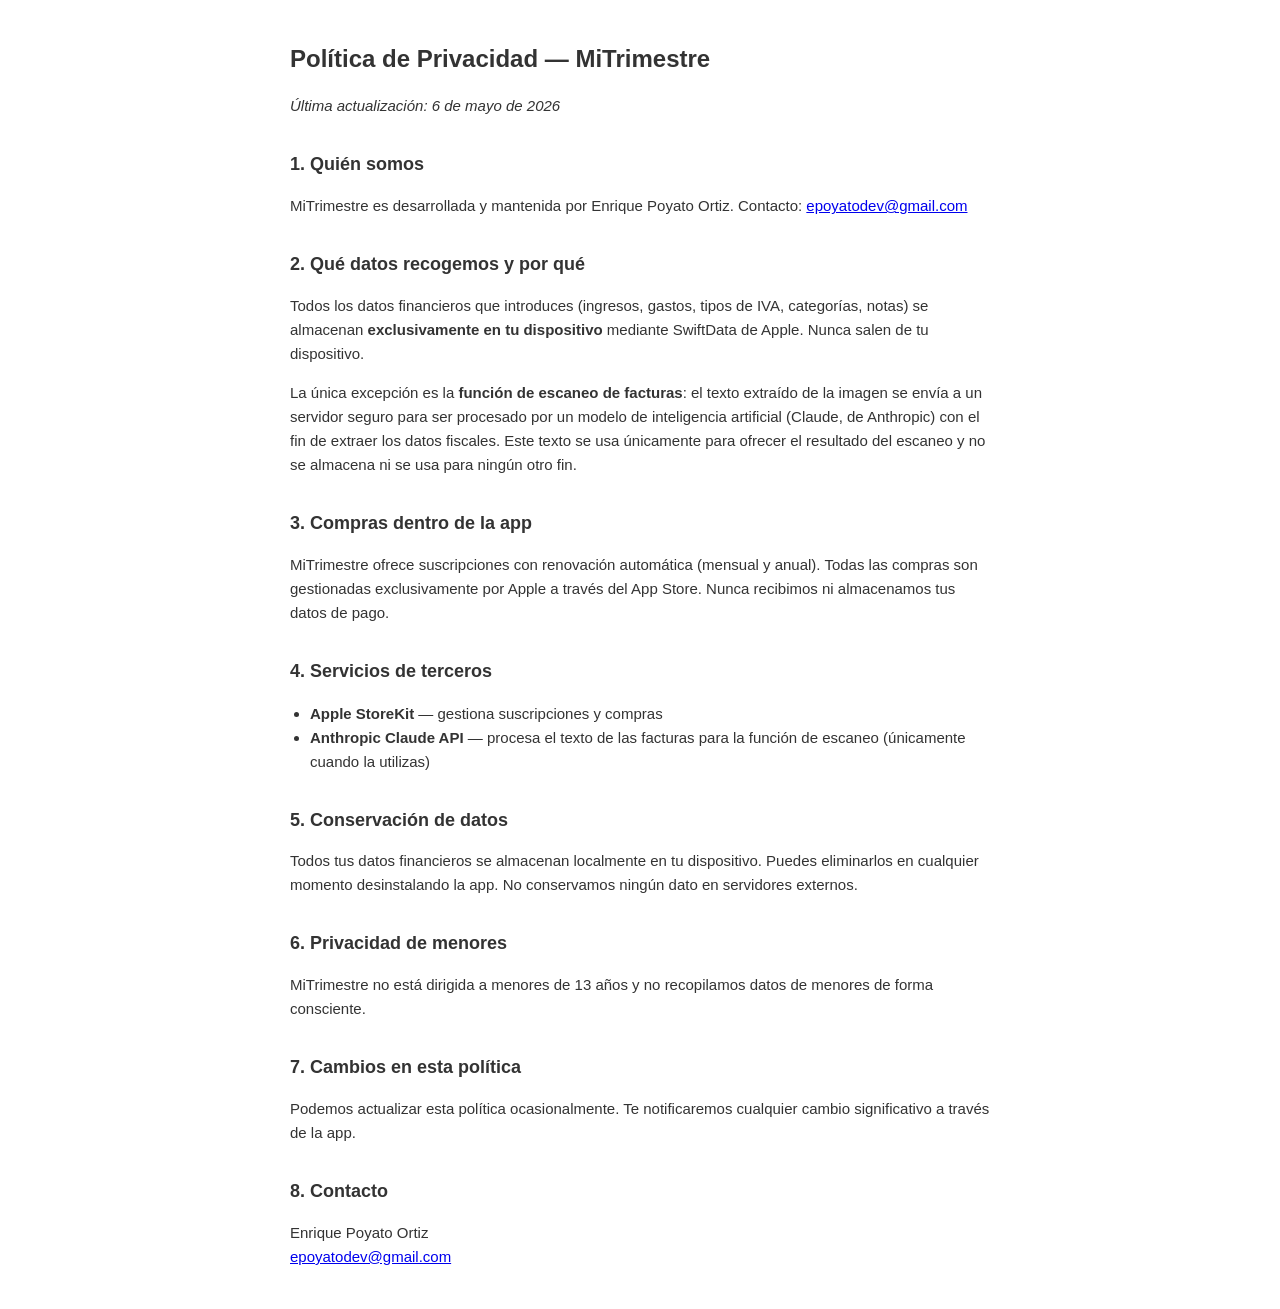
==== privacy.html @ 6a100244 "Create privacy.html" ====
<!DOCTYPE html>                                                                                                                                                                                                    
  <html lang="es">                                                                                                                                                                                                   
  <head>                                                    
      <meta charset="UTF-8">                                                                                                                                                                                         
      <meta name="viewport" content="width=device-width, initial-scale=1.0">
      <title>Política de Privacidad — MiTrimestre</title>                                                                                                                                                            
      <style>                                 
          body { font-family: -apple-system, sans-serif; max-width: 700px; margin: 40px auto; padding: 0 20px; color: #333; line-height: 1.6; }                                                                      
          h1 { font-size: 24px; } h2 { font-size: 18px; margin-top: 32px; }
          p, li { font-size: 15px; } ul { padding-left: 20px; }                                                                                                                                                      
      </style>                                
  </head>                                                                                                                                                                                                            
  <body>                                                                                                                                                                                                             
      <h1>Política de Privacidad — MiTrimestre</h1>                                                                                                                                                                  
      <p><em>Última actualización: 6 de mayo de 2026</em></p>                                                                                                                                                        
                                                                                                                                                                                                                     
      <h2>1. Quién somos</h2>                               
      <p>MiTrimestre es desarrollada y mantenida por Enrique Poyato Ortiz. Contacto: <a href="mailto:epoyatodev@gmail.com">epoyatodev@gmail.com</a></p>                                                              
                                              
      <h2>2. Qué datos recogemos y por qué</h2>                                                                                                                                                                      
      <p>Todos los datos financieros que introduces (ingresos, gastos, tipos de IVA, categorías, notas) se almacenan <strong>exclusivamente en tu dispositivo</strong> mediante SwiftData de Apple. Nunca salen de tu
   dispositivo.</p>                                                                                                                                                                                                  
      <p>La única excepción es la <strong>función de escaneo de facturas</strong>: el texto extraído de la imagen se envía a un servidor seguro para ser procesado por un modelo de inteligencia artificial (Claude, 
  de Anthropic) con el fin de extraer los datos fiscales. Este texto se usa únicamente para ofrecer el resultado del escaneo y no se almacena ni se usa para ningún otro fin.</p>                                    
                                                                                                                                                                                                                     
      <h2>3. Compras dentro de la app</h2>                  
      <p>MiTrimestre ofrece suscripciones con renovación automática (mensual y anual). Todas las compras son gestionadas exclusivamente por Apple a través del App Store. Nunca recibimos ni almacenamos tus datos de
   pago.</p>                                                
                                                                                                                                                                                                                     
      <h2>4. Servicios de terceros</h2>                     
      <ul>                                                                                                                                                                                                           
          <li><strong>Apple StoreKit</strong> — gestiona suscripciones y compras</li>
          <li><strong>Anthropic Claude API</strong> — procesa el texto de las facturas para la función de escaneo (únicamente cuando la utilizas)</li>                                                               
      </ul>                                                 
                                              
      <h2>5. Conservación de datos</h2>                                                                                                                                                                              
      <p>Todos tus datos financieros se almacenan localmente en tu dispositivo. Puedes eliminarlos en cualquier momento desinstalando la app. No conservamos ningún dato en servidores externos.</p>
                                                                                                                                                                                                                     
      <h2>6. Privacidad de menores</h2>                     
      <p>MiTrimestre no está dirigida a menores de 13 años y no recopilamos datos de menores de forma consciente.</p>                                                                                                
                                                                                                                                                                                                                     
      <h2>7. Cambios en esta política</h2>
      <p>Podemos actualizar esta política ocasionalmente. Te notificaremos cualquier cambio significativo a través de la app.</p>                                                                                    
                                                                                                                                                                                                                     
      <h2>8. Contacto</h2>                
      <p>Enrique Poyato Ortiz<br><a href="mailto:epoyatodev@gmail.com">epoyatodev@gmail.com</a></p>                                                                                                                  
  </body>                                                                                                                                                                                                            
  </html>
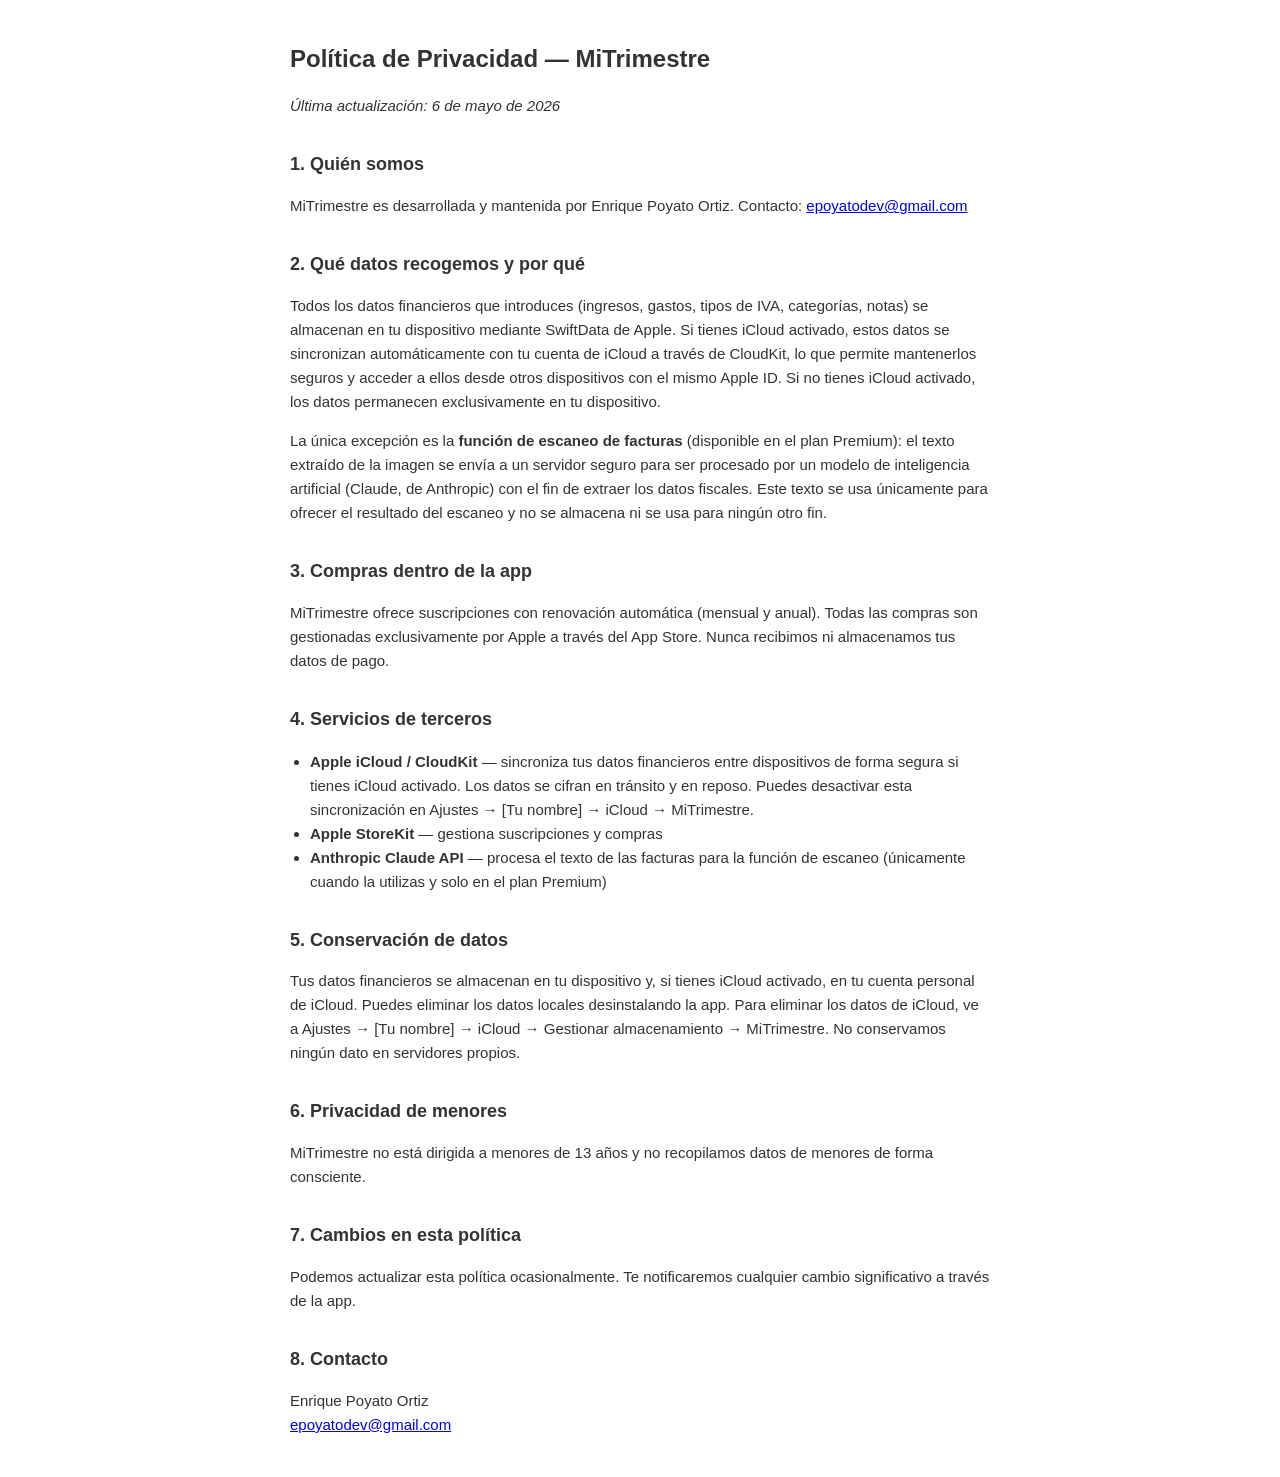
==== commit 77eea9a6: "Update privacy.html" ====
--- a/privacy.html
+++ b/privacy.html
@@ -1,14 +1,14 @@
- <!DOCTYPE html>                                                                                                                                                                                                    
-  <html lang="es">                                                                                                                                                                                                   
-  <head>                                                    
-      <meta charset="UTF-8">                                                                                                                                                                                         
+ <!DOCTYPE html>         
+  <html lang="es">
+  <head>                                      
+      <meta charset="UTF-8">              
       <meta name="viewport" content="width=device-width, initial-scale=1.0">
       <title>Política de Privacidad — MiTrimestre</title>                                                                                                                                                            
-      <style>                                 
+      <style>                             
           body { font-family: -apple-system, sans-serif; max-width: 700px; margin: 40px auto; padding: 0 20px; color: #333; line-height: 1.6; }                                                                      
-          h1 { font-size: 24px; } h2 { font-size: 18px; margin-top: 32px; }
-          p, li { font-size: 15px; } ul { padding-left: 20px; }                                                                                                                                                      
-      </style>                                
+          h1 { font-size: 24px; } h2 { font-size: 18px; margin-top: 32px; }                                                                                                                                          
+          p, li { font-size: 15px; } ul { padding-left: 20px; }
+      </style>                                                                                                                                                                                                       
   </head>                                                                                                                                                                                                            
   <body>                                                                                                                                                                                                             
       <h1>Política de Privacidad — MiTrimestre</h1>                                                                                                                                                                  
@@ -18,31 +18,35 @@
       <p>MiTrimestre es desarrollada y mantenida por Enrique Poyato Ortiz. Contacto: <a href="mailto:epoyatodev@gmail.com">epoyatodev@gmail.com</a></p>                                                              
                                               
       <h2>2. Qué datos recogemos y por qué</h2>                                                                                                                                                                      
-      <p>Todos los datos financieros que introduces (ingresos, gastos, tipos de IVA, categorías, notas) se almacenan <strong>exclusivamente en tu dispositivo</strong> mediante SwiftData de Apple. Nunca salen de tu
-   dispositivo.</p>                                                                                                                                                                                                  
-      <p>La única excepción es la <strong>función de escaneo de facturas</strong>: el texto extraído de la imagen se envía a un servidor seguro para ser procesado por un modelo de inteligencia artificial (Claude, 
-  de Anthropic) con el fin de extraer los datos fiscales. Este texto se usa únicamente para ofrecer el resultado del escaneo y no se almacena ni se usa para ningún otro fin.</p>                                    
-                                                                                                                                                                                                                     
-      <h2>3. Compras dentro de la app</h2>                  
+      <p>Todos los datos financieros que introduces (ingresos, gastos, tipos de IVA, categorías, notas) se almacenan en tu dispositivo mediante SwiftData de Apple. Si tienes iCloud activado, estos datos se
+  sincronizan automáticamente con tu cuenta de iCloud a través de CloudKit, lo que permite mantenerlos seguros y acceder a ellos desde otros dispositivos con el mismo Apple ID. Si no tienes iCloud activado, los   
+  datos permanecen exclusivamente en tu dispositivo.</p>    
+      <p>La única excepción es la <strong>función de escaneo de facturas</strong> (disponible en el plan Premium): el texto extraído de la imagen se envía a un servidor seguro para ser procesado por un modelo de  
+  inteligencia artificial (Claude, de Anthropic) con el fin de extraer los datos fiscales. Este texto se usa únicamente para ofrecer el resultado del escaneo y no se almacena ni se usa para ningún otro fin.</p>   
+                                          
+      <h2>3. Compras dentro de la app</h2>                                                                                                                                                                           
       <p>MiTrimestre ofrece suscripciones con renovación automática (mensual y anual). Todas las compras son gestionadas exclusivamente por Apple a través del App Store. Nunca recibimos ni almacenamos tus datos de
-   pago.</p>                                                
+   pago.</p>                                  
                                                                                                                                                                                                                      
       <h2>4. Servicios de terceros</h2>                     
       <ul>                                                                                                                                                                                                           
+          <li><strong>Apple iCloud / CloudKit</strong> — sincroniza tus datos financieros entre dispositivos de forma segura si tienes iCloud activado. Los datos se cifran en tránsito y en reposo. Puedes
+  desactivar esta sincronización en Ajustes → [Tu nombre] → iCloud → MiTrimestre.</li>                                                                                                                               
           <li><strong>Apple StoreKit</strong> — gestiona suscripciones y compras</li>
-          <li><strong>Anthropic Claude API</strong> — procesa el texto de las facturas para la función de escaneo (únicamente cuando la utilizas)</li>                                                               
-      </ul>                                                 
-                                              
+          <li><strong>Anthropic Claude API</strong> — procesa el texto de las facturas para la función de escaneo (únicamente cuando la utilizas y solo en el plan Premium)</li>
+      </ul>                                                                                                                                                                                                          
+                                          
       <h2>5. Conservación de datos</h2>                                                                                                                                                                              
-      <p>Todos tus datos financieros se almacenan localmente en tu dispositivo. Puedes eliminarlos en cualquier momento desinstalando la app. No conservamos ningún dato en servidores externos.</p>
+      <p>Tus datos financieros se almacenan en tu dispositivo y, si tienes iCloud activado, en tu cuenta personal de iCloud. Puedes eliminar los datos locales desinstalando la app. Para eliminar los datos de      
+  iCloud, ve a Ajustes → [Tu nombre] → iCloud → Gestionar almacenamiento → MiTrimestre. No conservamos ningún dato en servidores propios.</p>                                                                        
                                                                                                                                                                                                                      
       <h2>6. Privacidad de menores</h2>                     
       <p>MiTrimestre no está dirigida a menores de 13 años y no recopilamos datos de menores de forma consciente.</p>                                                                                                
-                                                                                                                                                                                                                     
-      <h2>7. Cambios en esta política</h2>
-      <p>Podemos actualizar esta política ocasionalmente. Te notificaremos cualquier cambio significativo a través de la app.</p>                                                                                    
+                                              
+      <h2>7. Cambios en esta política</h2>                                                                                                                                                                           
+      <p>Podemos actualizar esta política ocasionalmente. Te notificaremos cualquier cambio significativo a través de la app.</p>
                                                                                                                                                                                                                      
       <h2>8. Contacto</h2>                
       <p>Enrique Poyato Ortiz<br><a href="mailto:epoyatodev@gmail.com">epoyatodev@gmail.com</a></p>                                                                                                                  
   </body>                                                                                                                                                                                                            
-  </html>    
+  </html>   
